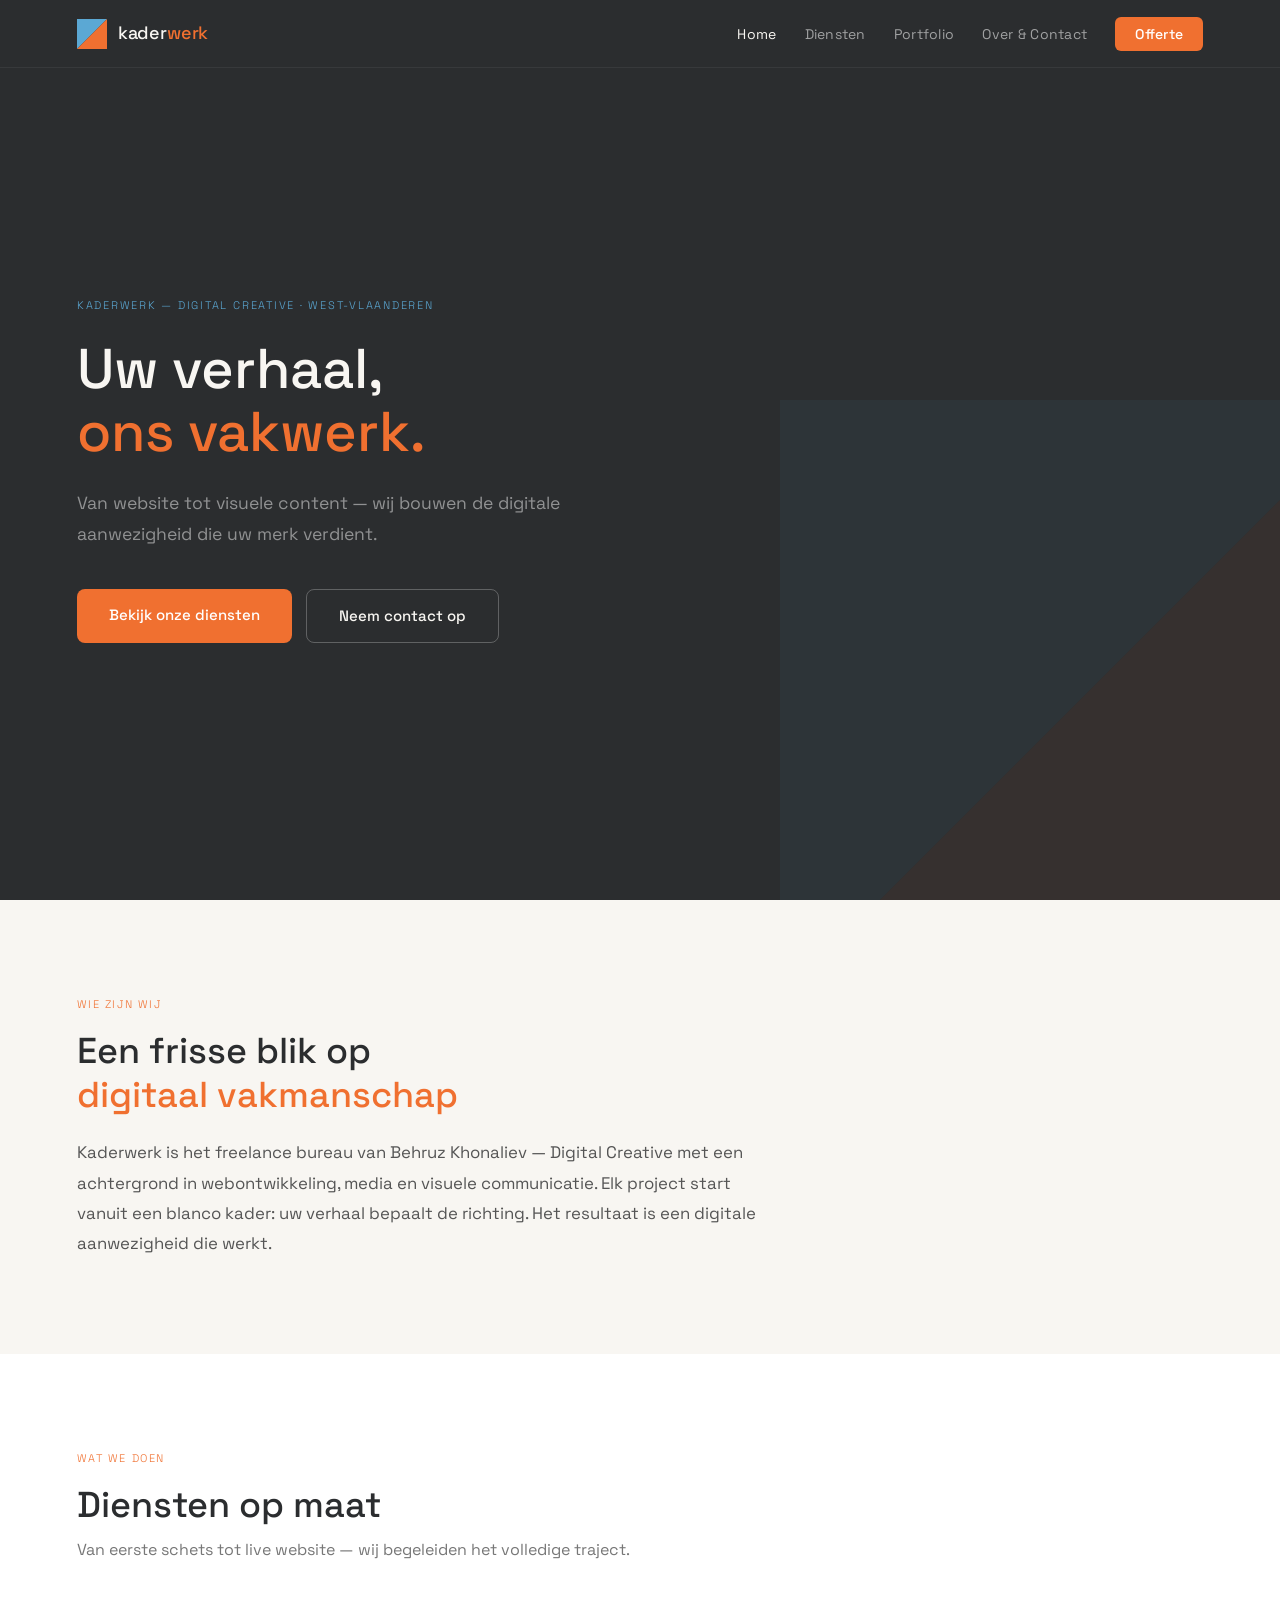
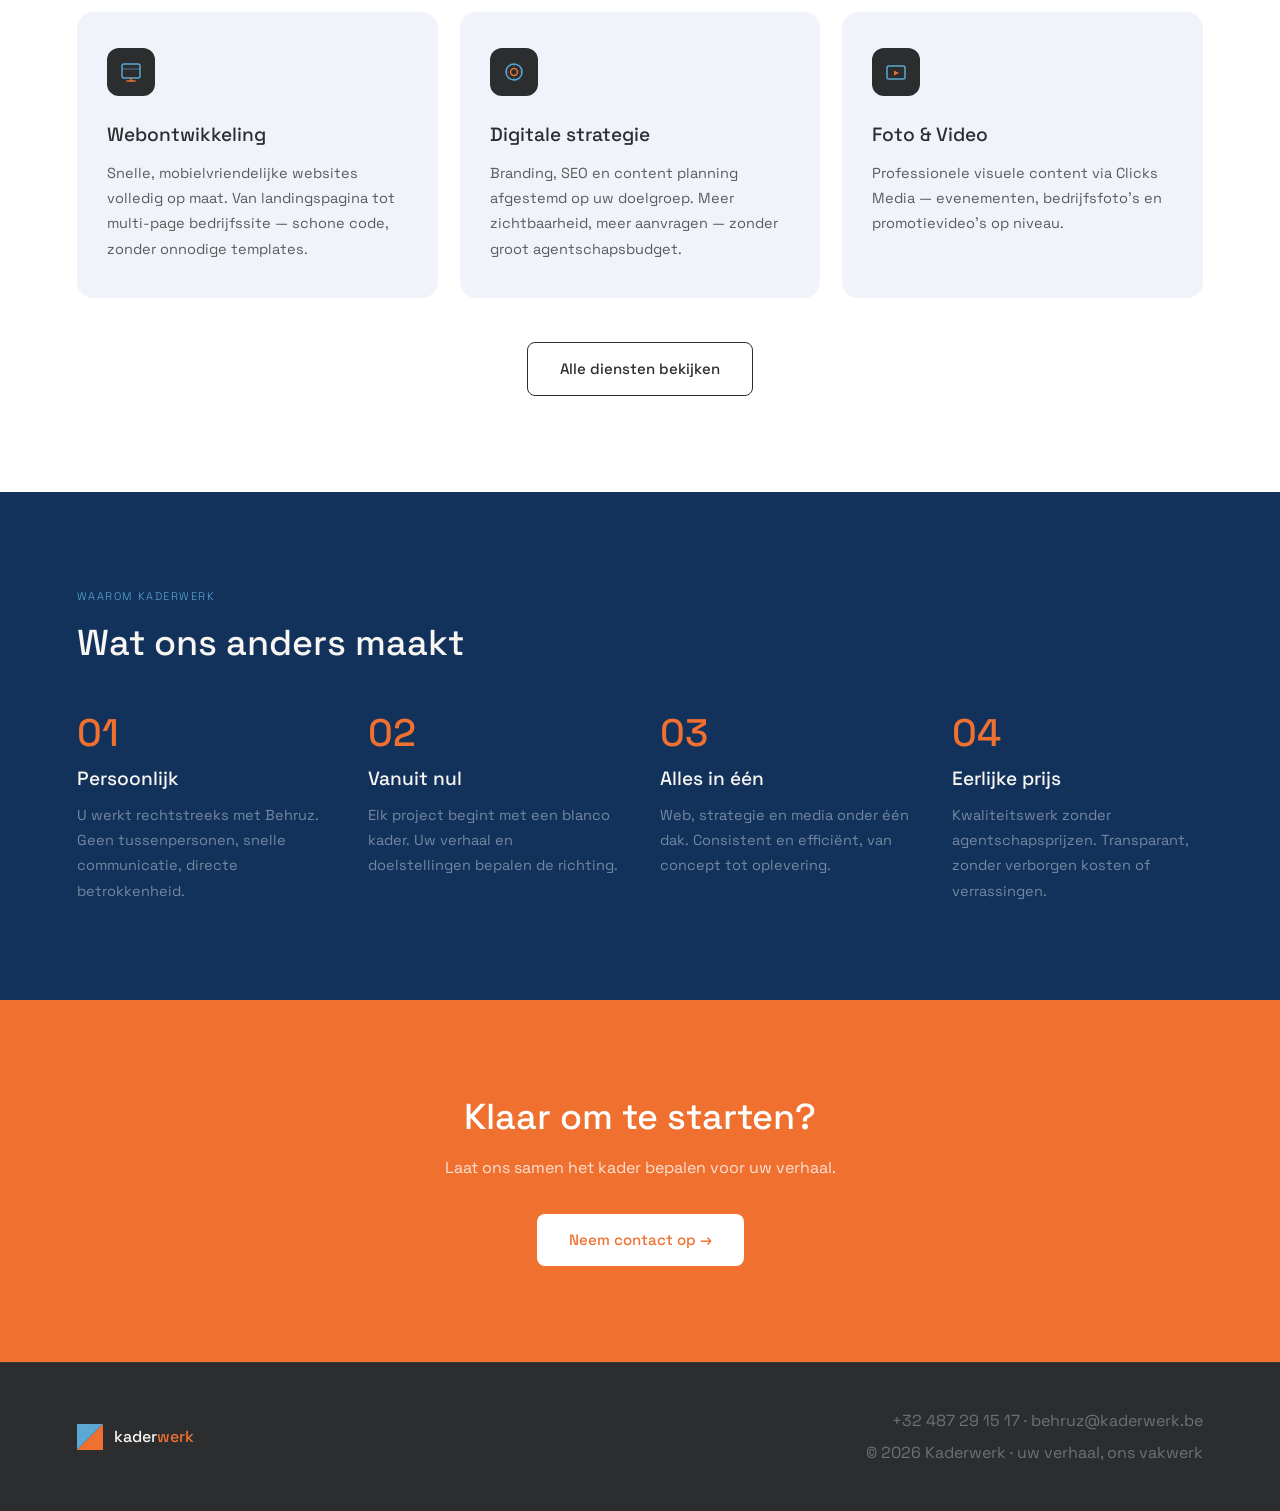
==== index.html @ d22b8b5a "Add files via upload" ====
<!DOCTYPE html>
<html lang="nl">
<head>
  <meta charset="UTF-8">
  <meta name="viewport" content="width=device-width, initial-scale=1.0">
  <title>Kaderwerk — Digital Creative</title>
  <meta name="description" content="Kaderwerk — uw verhaal, ons vakwerk. Webontwikkeling, digitale strategie en visuele content op maat.">
  <link rel="stylesheet" href="style.css">
  <style>
    /* ── Hero ───────────────────────────────────────────── */
    .hero {
      min-height: 100vh;
      background: var(--anthracite);
      display: flex;
      align-items: center;
      padding: 120px 6% 80px;
      position: relative;
      overflow: hidden;
    }
    .hero-bg {
      position: absolute;
      right: -100px; bottom: -100px;
      opacity: .055;
      pointer-events: none;
    }
    .hero-content { max-width: 680px; position: relative; z-index: 1; }
    .hero-sublabel {
      display: block;
      font-size: 11px;
      font-weight: 300;
      letter-spacing: .16em;
      text-transform: uppercase;
      color: var(--ice);
      margin-bottom: 24px;
    }
    .hero h1 { color: var(--warm); margin-bottom: 24px; }
    .hero h1 span { color: var(--orange); }
    .hero-sub { color: rgba(255,255,255,.48); font-size: 1.1rem; max-width: 500px; margin-bottom: 40px; }
    .hero-btns { display: flex; gap: 14px; flex-wrap: wrap; }

    /* ── Intro ──────────────────────────────────────────── */
    .intro { background: var(--warm); }
    .intro-inner { max-width: 700px; }
    .intro h2 { margin-bottom: 20px; }
    .intro h2 em { color: var(--orange); font-style: normal; }
    .intro p { color: #555; font-size: 1.05rem; line-height: 1.8; }

    /* ── Services teaser ────────────────────────────────── */
    .services-teaser { background: var(--white); }
    .services-teaser .section-head { margin-bottom: 4px; }
    .services-teaser > p { color: #777; margin-top: 8px; }
    .services-teaser .cards-cta { margin-top: 44px; text-align: center; }

    /* ── Why ────────────────────────────────────────────── */
    .why { background: var(--marine); }
    .why h2 { color: var(--warm); margin-bottom: 48px; }
    .why-grid {
      display: grid;
      grid-template-columns: repeat(auto-fit, minmax(210px, 1fr));
      gap: 40px;
    }
    .why-num { font-size: 2.4rem; font-weight: 500; color: var(--orange); margin-bottom: 12px; line-height: 1; }
    .why-item h3 { color: var(--warm); margin-bottom: 8px; }
    .why-item p  { color: rgba(255,255,255,.42); font-size: 14.5px; }

    /* ── CTA strip ──────────────────────────────────────── */
    .cta-strip { background: var(--orange); text-align: center; }
    .cta-strip h2 { color: var(--white); margin-bottom: 14px; }
    .cta-strip p  { color: rgba(255,255,255,.8); margin-bottom: 32px; }
  </style>
</head>
<body>

<!-- ═══ NAV ═══════════════════════════════════════════════ -->
<nav>
  <a href="index.html" class="nav-logo">
    <svg class="logo-icon" width="30" height="30" viewBox="0 0 30 30" fill="none">
      <polygon points="0,0 30,0 0,30" fill="#5BA8D4"/>
      <polygon points="30,0 30,30 0,30" fill="#F07030"/>
    </svg>
    <span class="nav-wordmark">kader<span>werk</span></span>
  </a>
  <ul class="nav-links" id="nav-links">
    <li><a href="index.html" class="active">Home</a></li>
    <li><a href="diensten.html">Diensten</a></li>
    <li><a href="portfolio.html">Portfolio</a></li>
    <li><a href="over-contact.html">Over & Contact</a></li>
    <li><a href="over-contact.html#contact" class="nav-cta">Offerte</a></li>
  </ul>
  <button class="nav-toggle" id="nav-toggle" aria-label="Menu">
    <span></span><span></span><span></span>
  </button>
</nav>

<!-- ═══ HERO ═══════════════════════════════════════════════ -->
<section class="hero">
  <svg class="hero-bg" width="600" height="600" viewBox="0 0 600 600">
    <polygon points="0,0 600,0 0,600" fill="#5BA8D4"/>
    <polygon points="600,0 600,600 0,600" fill="#F07030"/>
  </svg>
  <div class="hero-content">
    <span class="hero-sublabel">Kaderwerk — Digital Creative · West-Vlaanderen</span>
    <h1>Uw verhaal,<br><span>ons vakwerk.</span></h1>
    <p class="hero-sub">Van website tot visuele content — wij bouwen de digitale aanwezigheid die uw merk verdient.</p>
    <div class="hero-btns">
      <a href="diensten.html" class="btn btn-primary">Bekijk onze diensten</a>
      <a href="over-contact.html#contact" class="btn btn-secondary">Neem contact op</a>
    </div>
  </div>
</section>

<!-- ═══ INTRO ══════════════════════════════════════════════ -->
<section class="intro">
  <div class="intro-inner">
    <span class="label">Wie zijn wij</span>
    <h2>Een frisse blik op<br><em>digitaal vakmanschap</em></h2>
    <p>Kaderwerk is het freelance bureau van Behruz Khonaliev — Digital Creative met een achtergrond in webontwikkeling, media en visuele communicatie. Elk project start vanuit een blanco kader: uw verhaal bepaalt de richting. Het resultaat is een digitale aanwezigheid die werkt.</p>
  </div>
</section>

<!-- ═══ SERVICES TEASER ════════════════════════════════════ -->
<section class="services-teaser">
  <span class="label">Wat we doen</span>
  <h2 class="section-head">Diensten op maat</h2>
  <p>Van eerste schets tot live website — wij begeleiden het volledige traject.</p>

  <div class="cards">
    <!-- Web -->
    <div class="card">
      <div class="card-icon">
        <svg width="22" height="22" viewBox="0 0 22 22" fill="none">
          <rect x="2" y="3" width="18" height="14" rx="2" stroke="#5BA8D4" stroke-width="1.5"/>
          <path d="M7 20h8M11 17v3" stroke="#F07030" stroke-width="1.5" stroke-linecap="round"/>
          <path d="M2 8h18" stroke="#5BA8D4" stroke-width="1.2" opacity=".5"/>
        </svg>
      </div>
      <h3>Webontwikkeling</h3>
      <p>Snelle, mobielvriendelijke websites volledig op maat. Van landingspagina tot multi-page bedrijfssite — schone code, zonder onnodige templates.</p>
    </div>

    <!-- Strategy -->
    <div class="card">
      <div class="card-icon">
        <svg width="22" height="22" viewBox="0 0 22 22" fill="none">
          <circle cx="11" cy="11" r="8" stroke="#5BA8D4" stroke-width="1.5"/>
          <circle cx="11" cy="11" r="3.5" stroke="#F07030" stroke-width="1.5"/>
          <path d="M11 3v2M11 17v2M3 11h2M17 11h2" stroke="#5BA8D4" stroke-width="1.2" stroke-linecap="round" opacity=".5"/>
        </svg>
      </div>
      <h3>Digitale strategie</h3>
      <p>Branding, SEO en content planning afgestemd op uw doelgroep. Meer zichtbaarheid, meer aanvragen — zonder groot agentschapsbudget.</p>
    </div>

    <!-- Media -->
    <div class="card">
      <div class="card-icon">
        <svg width="22" height="22" viewBox="0 0 22 22" fill="none">
          <rect x="2" y="5" width="18" height="13" rx="1.5" stroke="#5BA8D4" stroke-width="1.5"/>
          <path d="M9 9.5l5 2.5-5 2.5V9.5z" fill="#F07030"/>
        </svg>
      </div>
      <h3>Foto & Video</h3>
      <p>Professionele visuele content via Clicks Media — evenementen, bedrijfsfoto's en promotievideo's op niveau.</p>
    </div>
  </div>

  <div class="cards-cta">
    <a href="diensten.html" class="btn btn-outline">Alle diensten bekijken</a>
  </div>
</section>

<!-- ═══ WHY KADERWERK ══════════════════════════════════════ -->
<section class="why">
  <span class="label label-ice">Waarom Kaderwerk</span>
  <h2>Wat ons anders maakt</h2>
  <div class="why-grid">
    <div class="why-item">
      <div class="why-num">01</div>
      <h3>Persoonlijk</h3>
      <p>U werkt rechtstreeks met Behruz. Geen tussenpersonen, snelle communicatie, directe betrokkenheid.</p>
    </div>
    <div class="why-item">
      <div class="why-num">02</div>
      <h3>Vanuit nul</h3>
      <p>Elk project begint met een blanco kader. Uw verhaal en doelstellingen bepalen de richting.</p>
    </div>
    <div class="why-item">
      <div class="why-num">03</div>
      <h3>Alles in één</h3>
      <p>Web, strategie en media onder één dak. Consistent en efficiënt, van concept tot oplevering.</p>
    </div>
    <div class="why-item">
      <div class="why-num">04</div>
      <h3>Eerlijke prijs</h3>
      <p>Kwaliteitswerk zonder agentschapsprijzen. Transparant, zonder verborgen kosten of verrassingen.</p>
    </div>
  </div>
</section>

<!-- ═══ CTA STRIP ══════════════════════════════════════════ -->
<section class="cta-strip">
  <h2>Klaar om te starten?</h2>
  <p>Laat ons samen het kader bepalen voor uw verhaal.</p>
  <a href="over-contact.html#contact" class="btn btn-white">Neem contact op →</a>
</section>

<!-- ═══ FOOTER ════════════════════════════════════════════ -->
<footer>
  <a href="index.html" class="footer-logo">
    <svg width="26" height="26" viewBox="0 0 26 26" fill="none">
      <polygon points="0,0 26,0 0,26" fill="#5BA8D4"/>
      <polygon points="26,0 26,26 0,26" fill="#F07030"/>
    </svg>
    <span class="footer-wordmark">kader<span>werk</span></span>
  </a>
  <div class="footer-right">
    <p>+32 487 29 15 17 · behruz@kaderwerk.be</p>
    <p style="margin-top:4px">© 2026 Kaderwerk · uw verhaal, ons vakwerk</p>
  </div>
</footer>

<script>
  const toggle = document.getElementById('nav-toggle');
  const links  = document.getElementById('nav-links');
  toggle.addEventListener('click', () => links.classList.toggle('open'));
</script>
</body>
</html>
---- style.css ----
@import url('https://fonts.googleapis.com/css2?family=Space+Grotesk:wght@300;400;500&display=swap');

:root {
  --anthracite: #2B2D2F;
  --marine:     #12325C;
  --cobalt:     #1E5096;
  --ice:        #5BA8D4;
  --orange:     #F07030;
  --light:      #F0F4FA;
  --warm:       #F8F6F2;
  --white:      #ffffff;
}

/* ─── Reset ─────────────────────────────────────────── */
*, *::before, *::after { box-sizing: border-box; margin: 0; padding: 0; }
html { scroll-behavior: smooth; }
body {
  font-family: 'Space Grotesk', Arial, Helvetica, sans-serif;
  color: var(--anthracite);
  background: var(--white);
  line-height: 1.6;
  -webkit-font-smoothing: antialiased;
}
a { text-decoration: none; color: inherit; }
ul { list-style: none; }
img { display: block; max-width: 100%; }

/* ─── Typography ─────────────────────────────────────── */
h1 { font-size: clamp(2rem, 5vw, 3.5rem); font-weight: 500; line-height: 1.12; }
h2 { font-size: clamp(1.5rem, 3vw, 2.25rem); font-weight: 500; line-height: 1.22; }
h3 { font-size: 1.2rem; font-weight: 500; }
p  { font-size: 1rem; line-height: 1.75; }

/* ─── Navigation ─────────────────────────────────────── */
nav {
  position: fixed;
  top: 0; left: 0; right: 0;
  z-index: 100;
  background: var(--anthracite);
  height: 68px;
  padding: 0 6%;
  display: flex;
  align-items: center;
  justify-content: space-between;
  border-bottom: 1px solid rgba(255,255,255,.06);
}

.nav-logo { display: flex; align-items: center; gap: 11px; }
.nav-wordmark { font-size: 18px; font-weight: 500; color: var(--warm); letter-spacing: -0.01em; }
.nav-wordmark span { color: var(--orange); }

.nav-links { display: flex; align-items: center; gap: 28px; }
.nav-links a {
  font-size: 14px;
  font-weight: 400;
  color: rgba(255,255,255,.55);
  letter-spacing: .02em;
  transition: color .2s;
}
.nav-links a:hover, .nav-links a.active { color: var(--warm); }

.nav-cta {
  background: var(--orange) !important;
  color: var(--white) !important;
  font-weight: 500 !important;
  padding: 8px 20px;
  border-radius: 6px;
  transition: background .2s !important;
}
.nav-cta:hover { background: #d95f20 !important; }

.nav-toggle { display: none; flex-direction: column; gap: 5px; cursor: pointer; padding: 4px; }
.nav-toggle span { display: block; width: 22px; height: 2px; background: var(--warm); border-radius: 2px; }

/* ─── Buttons ────────────────────────────────────────── */
.btn {
  display: inline-block;
  padding: 14px 32px;
  border-radius: 8px;
  font-family: inherit;
  font-size: 15px;
  font-weight: 500;
  cursor: pointer;
  border: none;
  transition: all .2s;
}
.btn-primary { background: var(--orange); color: var(--white); }
.btn-primary:hover { background: #d95f20; }
.btn-secondary { background: transparent; color: var(--warm); border: 1px solid rgba(255,255,255,.25); }
.btn-secondary:hover { border-color: var(--warm); }
.btn-outline { background: transparent; color: var(--anthracite); border: 1.5px solid var(--anthracite); }
.btn-outline:hover { background: var(--anthracite); color: var(--white); }
.btn-white { background: var(--white); color: var(--orange); }
.btn-white:hover { background: var(--warm); }

/* ─── Section ────────────────────────────────────────── */
section { padding: 96px 6%; }

.label {
  display: block;
  font-size: 11px;
  font-weight: 300;
  letter-spacing: .14em;
  text-transform: uppercase;
  color: var(--orange);
  margin-bottom: 16px;
}
.label-ice { color: var(--ice); }

/* ─── Page header ────────────────────────────────────── */
.page-header {
  background: var(--anthracite);
  padding: 148px 6% 80px;
  position: relative;
  overflow: hidden;
}
.page-header h1 { color: var(--warm); }
.page-header p  { color: rgba(255,255,255,.45); margin-top: 16px; max-width: 520px; font-size: 1.05rem; }
.page-header-deco {
  position: absolute;
  right: -80px;
  bottom: -80px;
  opacity: .055;
  pointer-events: none;
}

/* ─── Cards ──────────────────────────────────────────── */
.cards {
  display: grid;
  grid-template-columns: repeat(auto-fit, minmax(270px, 1fr));
  gap: 22px;
  margin-top: 48px;
}
.card { background: var(--light); border-radius: 16px; padding: 36px 30px; }
.card-icon {
  width: 48px;
  height: 48px;
  background: var(--anthracite);
  border-radius: 12px;
  display: flex;
  align-items: center;
  justify-content: center;
  margin-bottom: 24px;
}
.card h3 { margin-bottom: 10px; }
.card p { font-size: 14.5px; color: #5a5a5a; }

.card-dark { background: var(--marine); }
.card-dark h3 { color: var(--warm); }
.card-dark p  { color: rgba(255,255,255,.45); }

/* ─── Steps ──────────────────────────────────────────── */
.steps {
  display: grid;
  grid-template-columns: repeat(auto-fit, minmax(220px, 1fr));
  gap: 32px;
  margin-top: 48px;
}
.step-num { font-size: 2.4rem; font-weight: 500; color: var(--orange); margin-bottom: 14px; line-height: 1; }
.step h3 { margin-bottom: 8px; }
.step p  { font-size: 14.5px; color: #666; }

/* ─── Feature list ───────────────────────────────────── */
.feature-list { margin-top: 16px; }
.feature-list li {
  font-size: 14px;
  color: rgba(255,255,255,.5);
  padding: 5px 0;
  padding-left: 16px;
  position: relative;
}
.feature-list li::before {
  content: '—';
  position: absolute;
  left: 0;
  color: var(--orange);
}

/* ─── Footer ─────────────────────────────────────────── */
footer {
  background: var(--anthracite);
  padding: 44px 6%;
  display: flex;
  align-items: center;
  justify-content: space-between;
  gap: 20px;
  border-top: 1px solid rgba(255,255,255,.06);
}
.footer-logo { display: flex; align-items: center; gap: 11px; }
.footer-wordmark { font-size: 16px; font-weight: 500; color: var(--warm); }
.footer-wordmark span { color: var(--orange); }
.footer-right { font-size: 13px; color: rgba(255,255,255,.32); text-align: right; line-height: 1.6; }

/* ─── Contact form ───────────────────────────────────── */
.contact-form { max-width: 580px; }
.form-row { display: grid; grid-template-columns: 1fr 1fr; gap: 16px; }
.form-group { display: flex; flex-direction: column; gap: 6px; margin-bottom: 16px; }
.form-group label { font-size: 13px; font-weight: 500; color: var(--anthracite); }
.form-group input,
.form-group textarea,
.form-group select {
  font-family: inherit;
  font-size: 15px;
  color: var(--anthracite);
  background: var(--white);
  border: 1.5px solid #dce2ea;
  border-radius: 8px;
  padding: 12px 16px;
  outline: none;
  transition: border-color .2s;
  width: 100%;
}
.form-group input:focus,
.form-group textarea:focus,
.form-group select:focus { border-color: var(--ice); }
.form-group textarea { resize: vertical; min-height: 120px; }

/* ─── Responsive ─────────────────────────────────────── */
@media (max-width: 768px) {
  nav { padding: 0 5%; }
  .nav-links {
    display: none;
    position: absolute;
    top: 68px; left: 0; right: 0;
    background: var(--anthracite);
    flex-direction: column;
    align-items: flex-start;
    gap: 0;
    padding: 8px 0 16px;
    border-bottom: 1px solid rgba(255,255,255,.08);
  }
  .nav-links.open { display: flex; }
  .nav-links li { width: 100%; }
  .nav-links a { display: block; padding: 12px 5%; font-size: 15px; }
  .nav-cta { margin: 6px 5%; display: inline-block !important; }
  .nav-toggle { display: flex; }

  section { padding: 72px 5%; }
  .page-header { padding: 120px 5% 60px; }
  .form-row { grid-template-columns: 1fr; }

  footer { flex-direction: column; text-align: center; }
  .footer-right { text-align: center; }
}
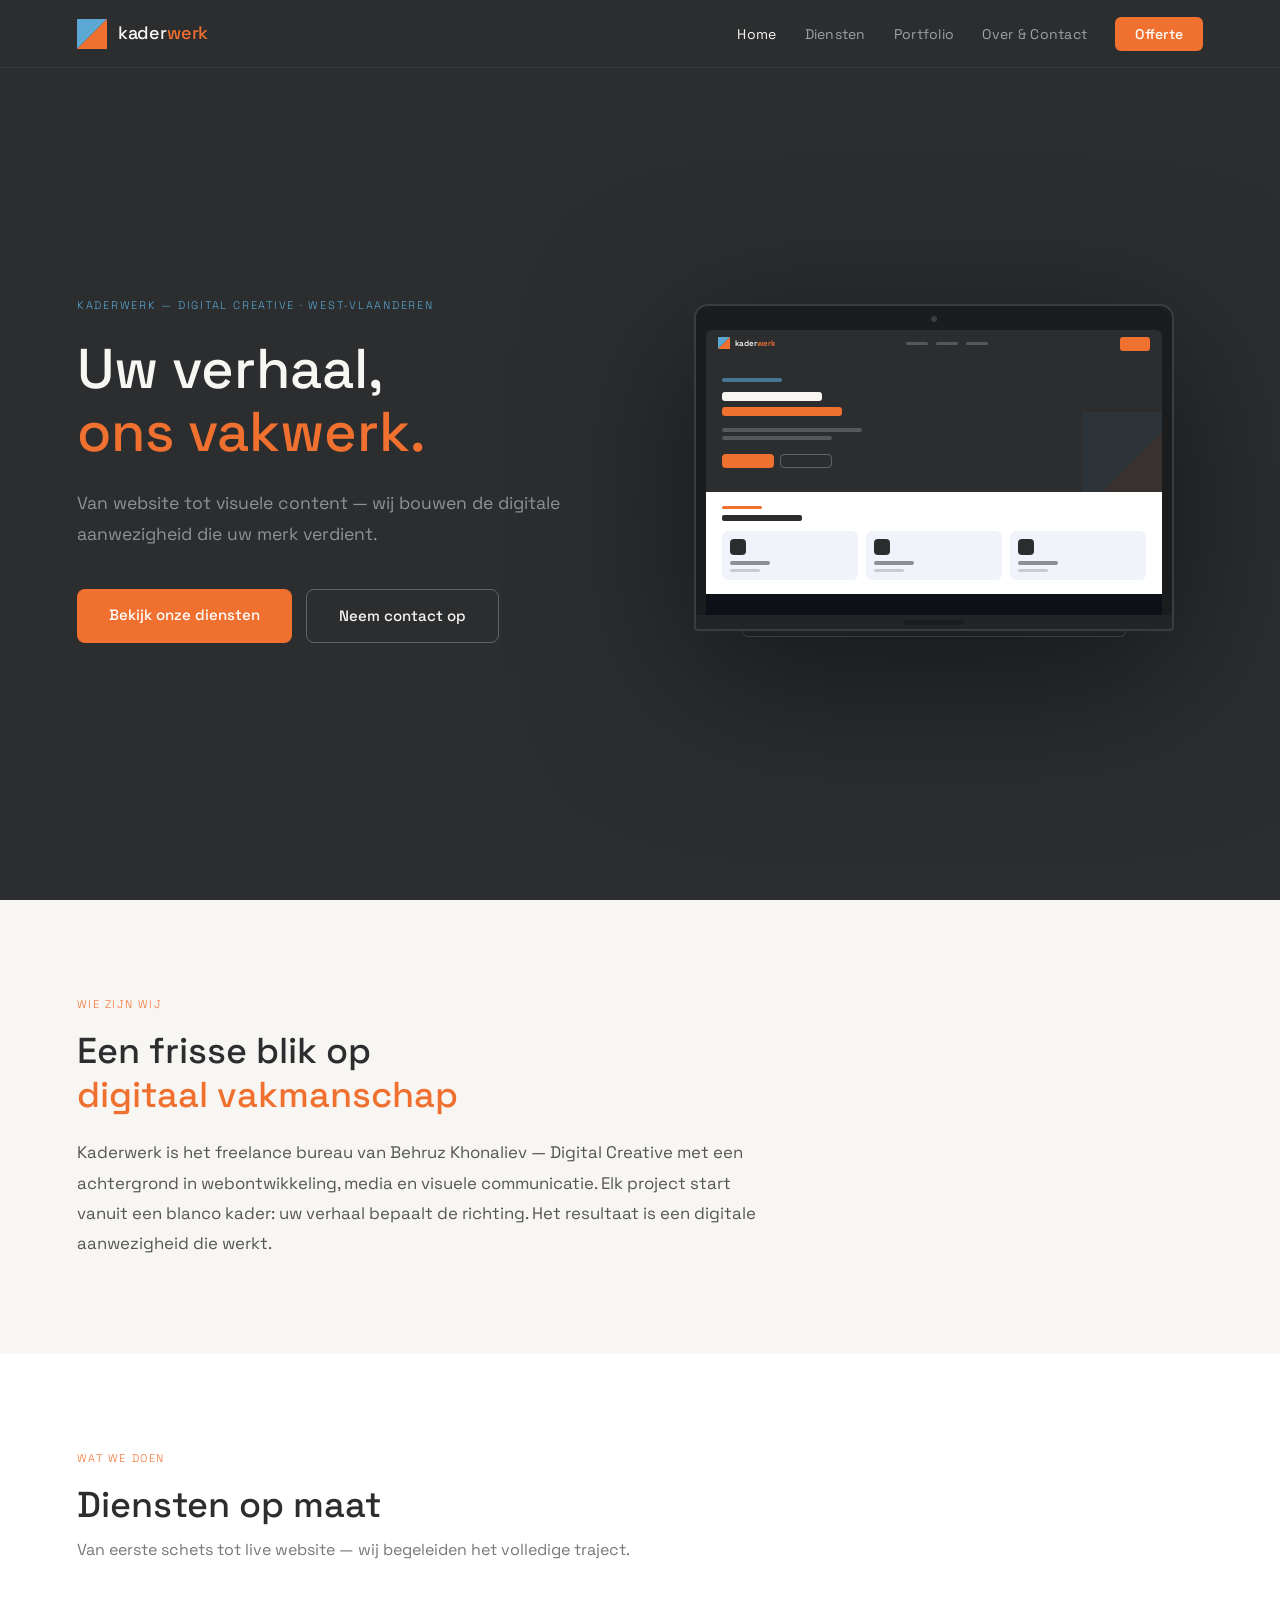
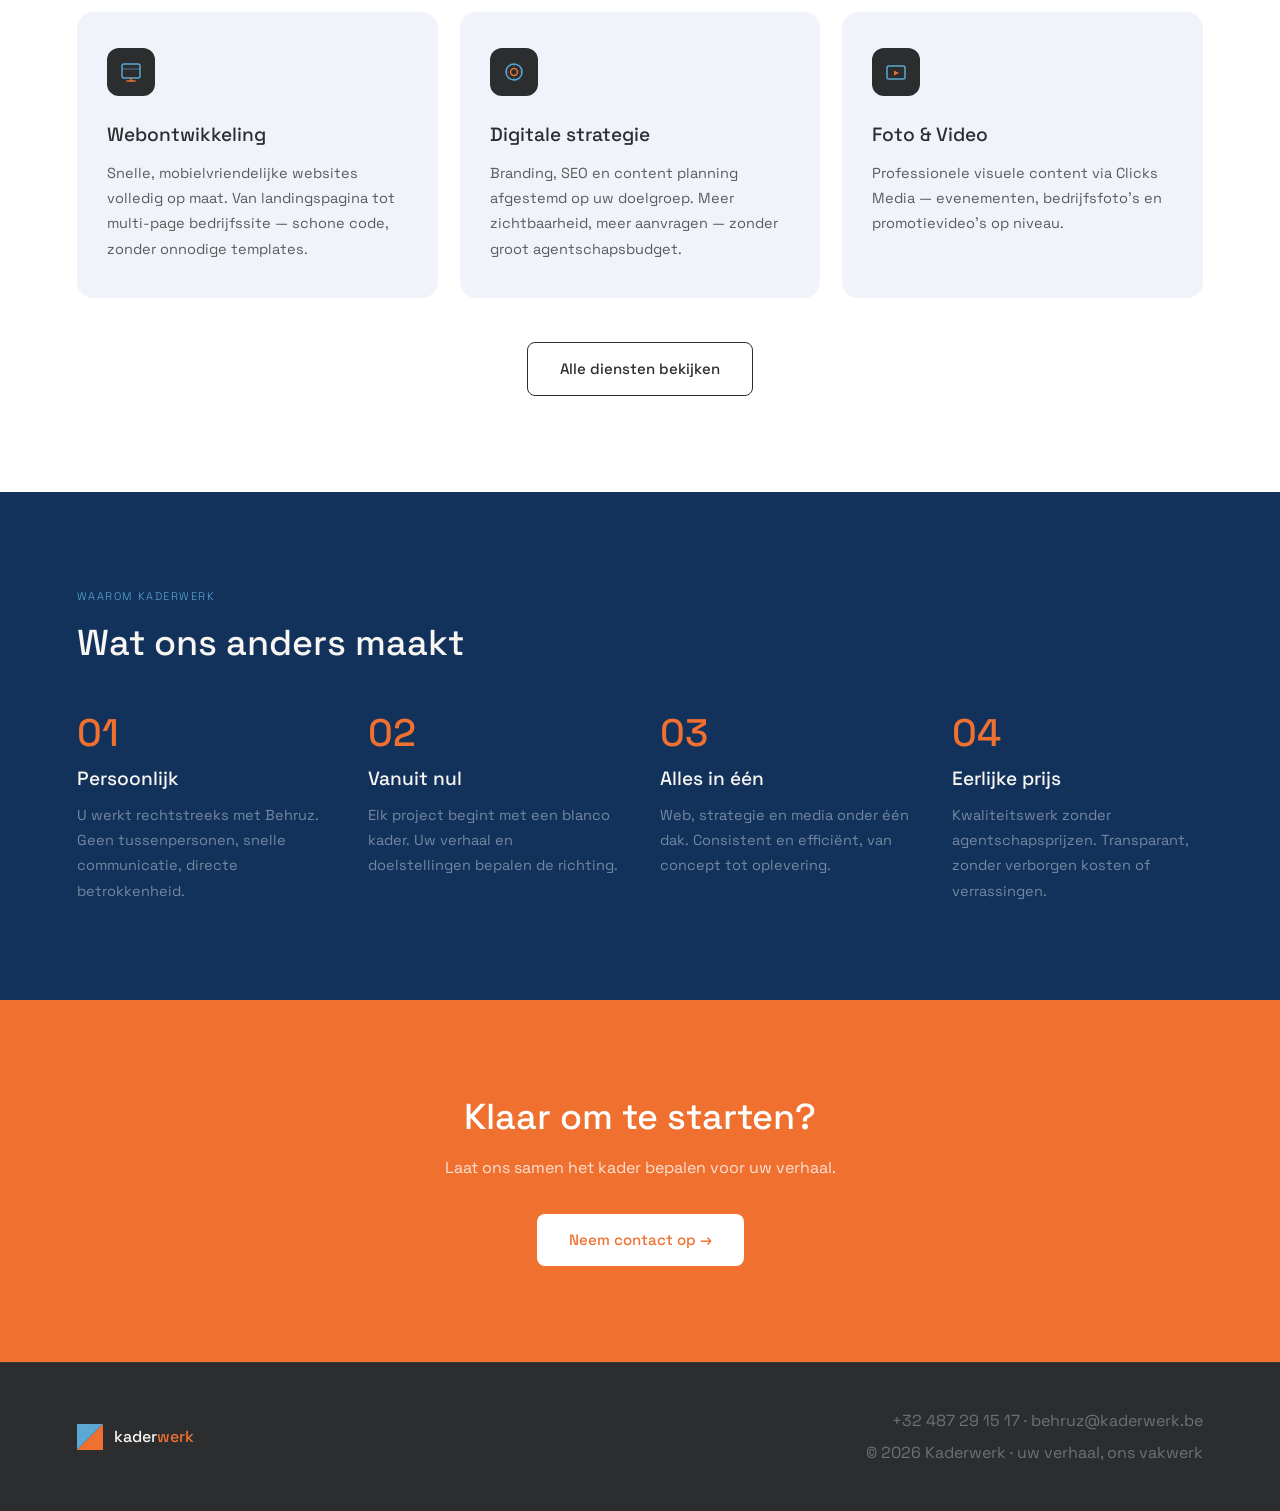
==== commit 4bb31127: "Add files via upload" ====
--- a/index.html
+++ b/index.html
@@ -11,19 +11,15 @@
     .hero {
       min-height: 100vh;
       background: var(--anthracite);
-      display: flex;
+      display: grid;
+      grid-template-columns: 1fr 1fr;
       align-items: center;
       padding: 120px 6% 80px;
+      gap: 48px;
       position: relative;
       overflow: hidden;
     }
-    .hero-bg {
-      position: absolute;
-      right: -100px; bottom: -100px;
-      opacity: .055;
-      pointer-events: none;
-    }
-    .hero-content { max-width: 680px; position: relative; z-index: 1; }
+    .hero-content { position: relative; z-index: 1; }
     .hero-sublabel {
       display: block;
       font-size: 11px;
@@ -35,8 +31,122 @@
     }
     .hero h1 { color: var(--warm); margin-bottom: 24px; }
     .hero h1 span { color: var(--orange); }
-    .hero-sub { color: rgba(255,255,255,.48); font-size: 1.1rem; max-width: 500px; margin-bottom: 40px; }
+    .hero-sub { color: rgba(255,255,255,.48); font-size: 1.1rem; margin-bottom: 40px; }
     .hero-btns { display: flex; gap: 14px; flex-wrap: wrap; }
+
+    /* ── Laptop mockup ──────────────────────────────────── */
+    .hero-visual {
+      display: flex;
+      align-items: center;
+      justify-content: center;
+      position: relative;
+      z-index: 1;
+    }
+    .laptop {
+      width: 100%;
+      max-width: 480px;
+      filter: drop-shadow(0 40px 80px rgba(0,0,0,.5));
+    }
+    .laptop-screen-wrap {
+      background: #1a1c1e;
+      border-radius: 14px 14px 0 0;
+      padding: 10px 10px 0;
+      border: 2px solid #3a3d40;
+      border-bottom: none;
+      position: relative;
+    }
+    .laptop-camera {
+      width: 6px; height: 6px;
+      background: #3a3d40;
+      border-radius: 50%;
+      margin: 0 auto 8px;
+    }
+    .laptop-screen {
+      background: #0d1117;
+      border-radius: 6px 6px 0 0;
+      overflow: hidden;
+      aspect-ratio: 16/10;
+    }
+
+    /* mini website inside screen */
+    .mock-nav {
+      background: #2B2D2F;
+      padding: 7px 12px;
+      display: flex;
+      align-items: center;
+      justify-content: space-between;
+    }
+    .mock-logo-row { display: flex; align-items: center; gap: 5px; }
+    .mock-logo-icon { width: 12px; height: 12px; }
+    .mock-logo-text { font-size: 8px; font-weight: 600; color: #F8F6F2; letter-spacing: .01em; }
+    .mock-logo-text span { color: #F07030; }
+    .mock-nav-links { display: flex; gap: 8px; }
+    .mock-nav-links span { width: 22px; height: 3px; background: rgba(255,255,255,.2); border-radius: 2px; }
+    .mock-nav-cta { width: 30px; height: 14px; background: #F07030; border-radius: 3px; }
+
+    .mock-hero {
+      background: #2B2D2F;
+      padding: 20px 16px 24px;
+      position: relative;
+      overflow: hidden;
+    }
+    .mock-hero-deco {
+      position: absolute;
+      right: -20px; bottom: -20px;
+      opacity: .06;
+    }
+    .mock-tag { width: 60px; height: 4px; background: #5BA8D4; border-radius: 2px; margin-bottom: 10px; opacity: .6; }
+    .mock-h1a { width: 100px; height: 9px; background: #F8F6F2; border-radius: 3px; margin-bottom: 6px; }
+    .mock-h1b { width: 120px; height: 9px; background: #F07030; border-radius: 3px; margin-bottom: 12px; }
+    .mock-p { width: 140px; height: 4px; background: rgba(255,255,255,.2); border-radius: 2px; margin-bottom: 4px; }
+    .mock-p2 { width: 110px; height: 4px; background: rgba(255,255,255,.2); border-radius: 2px; margin-bottom: 14px; }
+    .mock-btns { display: flex; gap: 6px; }
+    .mock-btn-primary { width: 52px; height: 14px; background: #F07030; border-radius: 4px; }
+    .mock-btn-outline { width: 52px; height: 14px; border: 1px solid rgba(255,255,255,.25); border-radius: 4px; }
+
+    .mock-cards-section { background: #ffffff; padding: 14px 16px; }
+    .mock-section-tag { width: 40px; height: 3px; background: #F07030; border-radius: 2px; margin-bottom: 6px; }
+    .mock-section-h { width: 80px; height: 6px; background: #2B2D2F; border-radius: 2px; margin-bottom: 10px; }
+    .mock-cards-row { display: flex; gap: 8px; }
+    .mock-card-mini {
+      flex: 1;
+      background: #F0F4FA;
+      border-radius: 6px;
+      padding: 8px;
+    }
+    .mock-card-icon { width: 16px; height: 16px; background: #2B2D2F; border-radius: 4px; margin-bottom: 6px; }
+    .mock-card-line { width: 40px; height: 4px; background: #2B2D2F; border-radius: 2px; margin-bottom: 4px; opacity: .5; }
+    .mock-card-line2 { width: 30px; height: 3px; background: #2B2D2F; border-radius: 2px; opacity: .2; }
+
+    .laptop-base-wrap {
+      background: #222527;
+      border-radius: 0 0 4px 4px;
+      height: 16px;
+      border: 2px solid #3a3d40;
+      border-top: none;
+      display: flex;
+      align-items: flex-end;
+      justify-content: center;
+      padding-bottom: 4px;
+    }
+    .laptop-notch {
+      width: 60px; height: 5px;
+      background: #1a1c1e;
+      border-radius: 0 0 4px 4px;
+    }
+    .laptop-foot {
+      background: #1e2022;
+      height: 6px;
+      border-radius: 0 0 8px 8px;
+      margin: 0 10%;
+      border: 1px solid #3a3d40;
+      border-top: none;
+    }
+
+    @media (max-width: 900px) {
+      .hero { grid-template-columns: 1fr; }
+      .hero-visual { display: none; }
+    }
 
     /* ── Intro ──────────────────────────────────────────── */
     .intro { background: var(--warm); }
@@ -94,12 +204,8 @@
 
 <!-- ═══ HERO ═══════════════════════════════════════════════ -->
 <section class="hero">
-  <svg class="hero-bg" width="600" height="600" viewBox="0 0 600 600">
-    <polygon points="0,0 600,0 0,600" fill="#5BA8D4"/>
-    <polygon points="600,0 600,600 0,600" fill="#F07030"/>
-  </svg>
   <div class="hero-content">
-    <span class="hero-sublabel">Kaderwerk — Digital Creative · West-Vlaanderen</span>
+    <span class="hero-sublabel reveal" style="transition-delay:.1s">Kaderwerk — Digital Creative · West-Vlaanderen</span>
     <h1>Uw verhaal,<br><span>ons vakwerk.</span></h1>
     <p class="hero-sub">Van website tot visuele content — wij bouwen de digitale aanwezigheid die uw merk verdient.</p>
     <div class="hero-btns">
@@ -107,11 +213,82 @@
       <a href="over-contact.html#contact" class="btn btn-secondary">Neem contact op</a>
     </div>
   </div>
+
+  <!-- Laptop mockup -->
+  <div class="hero-visual reveal-right">
+    <div class="laptop">
+      <div class="laptop-screen-wrap">
+        <div class="laptop-camera"></div>
+        <div class="laptop-screen">
+
+          <!-- mock nav -->
+          <div class="mock-nav">
+            <div class="mock-logo-row">
+              <svg class="mock-logo-icon" viewBox="0 0 12 12" fill="none">
+                <polygon points="0,0 12,0 0,12" fill="#5BA8D4"/>
+                <polygon points="12,0 12,12 0,12" fill="#F07030"/>
+              </svg>
+              <span class="mock-logo-text">kader<span>werk</span></span>
+            </div>
+            <div class="mock-nav-links">
+              <span></span><span></span><span></span>
+            </div>
+            <div class="mock-nav-cta"></div>
+          </div>
+
+          <!-- mock hero -->
+          <div class="mock-hero">
+            <svg class="mock-hero-deco" width="100" height="100" viewBox="0 0 100 100">
+              <polygon points="0,0 100,0 0,100" fill="#5BA8D4"/>
+              <polygon points="100,0 100,100 0,100" fill="#F07030"/>
+            </svg>
+            <div class="mock-tag"></div>
+            <div class="mock-h1a"></div>
+            <div class="mock-h1b"></div>
+            <div class="mock-p"></div>
+            <div class="mock-p2"></div>
+            <div class="mock-btns">
+              <div class="mock-btn-primary"></div>
+              <div class="mock-btn-outline"></div>
+            </div>
+          </div>
+
+          <!-- mock cards -->
+          <div class="mock-cards-section">
+            <div class="mock-section-tag"></div>
+            <div class="mock-section-h"></div>
+            <div class="mock-cards-row">
+              <div class="mock-card-mini">
+                <div class="mock-card-icon"></div>
+                <div class="mock-card-line"></div>
+                <div class="mock-card-line2"></div>
+              </div>
+              <div class="mock-card-mini">
+                <div class="mock-card-icon"></div>
+                <div class="mock-card-line"></div>
+                <div class="mock-card-line2"></div>
+              </div>
+              <div class="mock-card-mini">
+                <div class="mock-card-icon"></div>
+                <div class="mock-card-line"></div>
+                <div class="mock-card-line2"></div>
+              </div>
+            </div>
+          </div>
+
+        </div>
+      </div>
+      <div class="laptop-base-wrap">
+        <div class="laptop-notch"></div>
+      </div>
+      <div class="laptop-foot"></div>
+    </div>
+  </div>
 </section>
 
 <!-- ═══ INTRO ══════════════════════════════════════════════ -->
 <section class="intro">
-  <div class="intro-inner">
+  <div class="intro-inner reveal-left">
     <span class="label">Wie zijn wij</span>
     <h2>Een frisse blik op<br><em>digitaal vakmanschap</em></h2>
     <p>Kaderwerk is het freelance bureau van Behruz Khonaliev — Digital Creative met een achtergrond in webontwikkeling, media en visuele communicatie. Elk project start vanuit een blanco kader: uw verhaal bepaalt de richting. Het resultaat is een digitale aanwezigheid die werkt.</p>
@@ -124,9 +301,9 @@
   <h2 class="section-head">Diensten op maat</h2>
   <p>Van eerste schets tot live website — wij begeleiden het volledige traject.</p>
 
-  <div class="cards">
+  <div class="cards stagger">
     <!-- Web -->
-    <div class="card">
+    <div class="card reveal">
       <div class="card-icon">
         <svg width="22" height="22" viewBox="0 0 22 22" fill="none">
           <rect x="2" y="3" width="18" height="14" rx="2" stroke="#5BA8D4" stroke-width="1.5"/>
@@ -139,7 +316,7 @@
     </div>
 
     <!-- Strategy -->
-    <div class="card">
+    <div class="card reveal">
       <div class="card-icon">
         <svg width="22" height="22" viewBox="0 0 22 22" fill="none">
           <circle cx="11" cy="11" r="8" stroke="#5BA8D4" stroke-width="1.5"/>
@@ -152,7 +329,7 @@
     </div>
 
     <!-- Media -->
-    <div class="card">
+    <div class="card reveal">
       <div class="card-icon">
         <svg width="22" height="22" viewBox="0 0 22 22" fill="none">
           <rect x="2" y="5" width="18" height="13" rx="1.5" stroke="#5BA8D4" stroke-width="1.5"/>
@@ -173,23 +350,23 @@
 <section class="why">
   <span class="label label-ice">Waarom Kaderwerk</span>
   <h2>Wat ons anders maakt</h2>
-  <div class="why-grid">
-    <div class="why-item">
+  <div class="why-grid stagger">
+    <div class="why-item reveal">
       <div class="why-num">01</div>
       <h3>Persoonlijk</h3>
       <p>U werkt rechtstreeks met Behruz. Geen tussenpersonen, snelle communicatie, directe betrokkenheid.</p>
     </div>
-    <div class="why-item">
+    <div class="why-item reveal">
       <div class="why-num">02</div>
       <h3>Vanuit nul</h3>
       <p>Elk project begint met een blanco kader. Uw verhaal en doelstellingen bepalen de richting.</p>
     </div>
-    <div class="why-item">
+    <div class="why-item reveal">
       <div class="why-num">03</div>
       <h3>Alles in één</h3>
       <p>Web, strategie en media onder één dak. Consistent en efficiënt, van concept tot oplevering.</p>
     </div>
-    <div class="why-item">
+    <div class="why-item reveal">
       <div class="why-num">04</div>
       <h3>Eerlijke prijs</h3>
       <p>Kwaliteitswerk zonder agentschapsprijzen. Transparant, zonder verborgen kosten of verrassingen.</p>
@@ -224,5 +401,6 @@
   const links  = document.getElementById('nav-links');
   toggle.addEventListener('click', () => links.classList.toggle('open'));
 </script>
+<script src="scroll.js"></script>
 </body>
 </html>
--- a/style.css
+++ b/style.css
@@ -242,3 +242,40 @@
   footer { flex-direction: column; text-align: center; }
   .footer-right { text-align: center; }
 }
+
+/* ─── Scroll animations ──────────────────────────────── */
+.reveal {
+  opacity: 0;
+  transform: translateY(28px);
+  transition: opacity .65s ease, transform .65s ease;
+}
+.reveal.visible {
+  opacity: 1;
+  transform: translateY(0);
+}
+.reveal-left {
+  opacity: 0;
+  transform: translateX(-28px);
+  transition: opacity .65s ease, transform .65s ease;
+}
+.reveal-left.visible {
+  opacity: 1;
+  transform: translateX(0);
+}
+.reveal-right {
+  opacity: 0;
+  transform: translateX(28px);
+  transition: opacity .65s ease, transform .65s ease;
+}
+.reveal-right.visible {
+  opacity: 1;
+  transform: translateX(0);
+}
+
+/* stagger delays for grid children */
+.stagger > *:nth-child(1) { transition-delay: 0s; }
+.stagger > *:nth-child(2) { transition-delay: .1s; }
+.stagger > *:nth-child(3) { transition-delay: .2s; }
+.stagger > *:nth-child(4) { transition-delay: .3s; }
+.stagger > *:nth-child(5) { transition-delay: .4s; }
+.stagger > *:nth-child(6) { transition-delay: .5s; }
